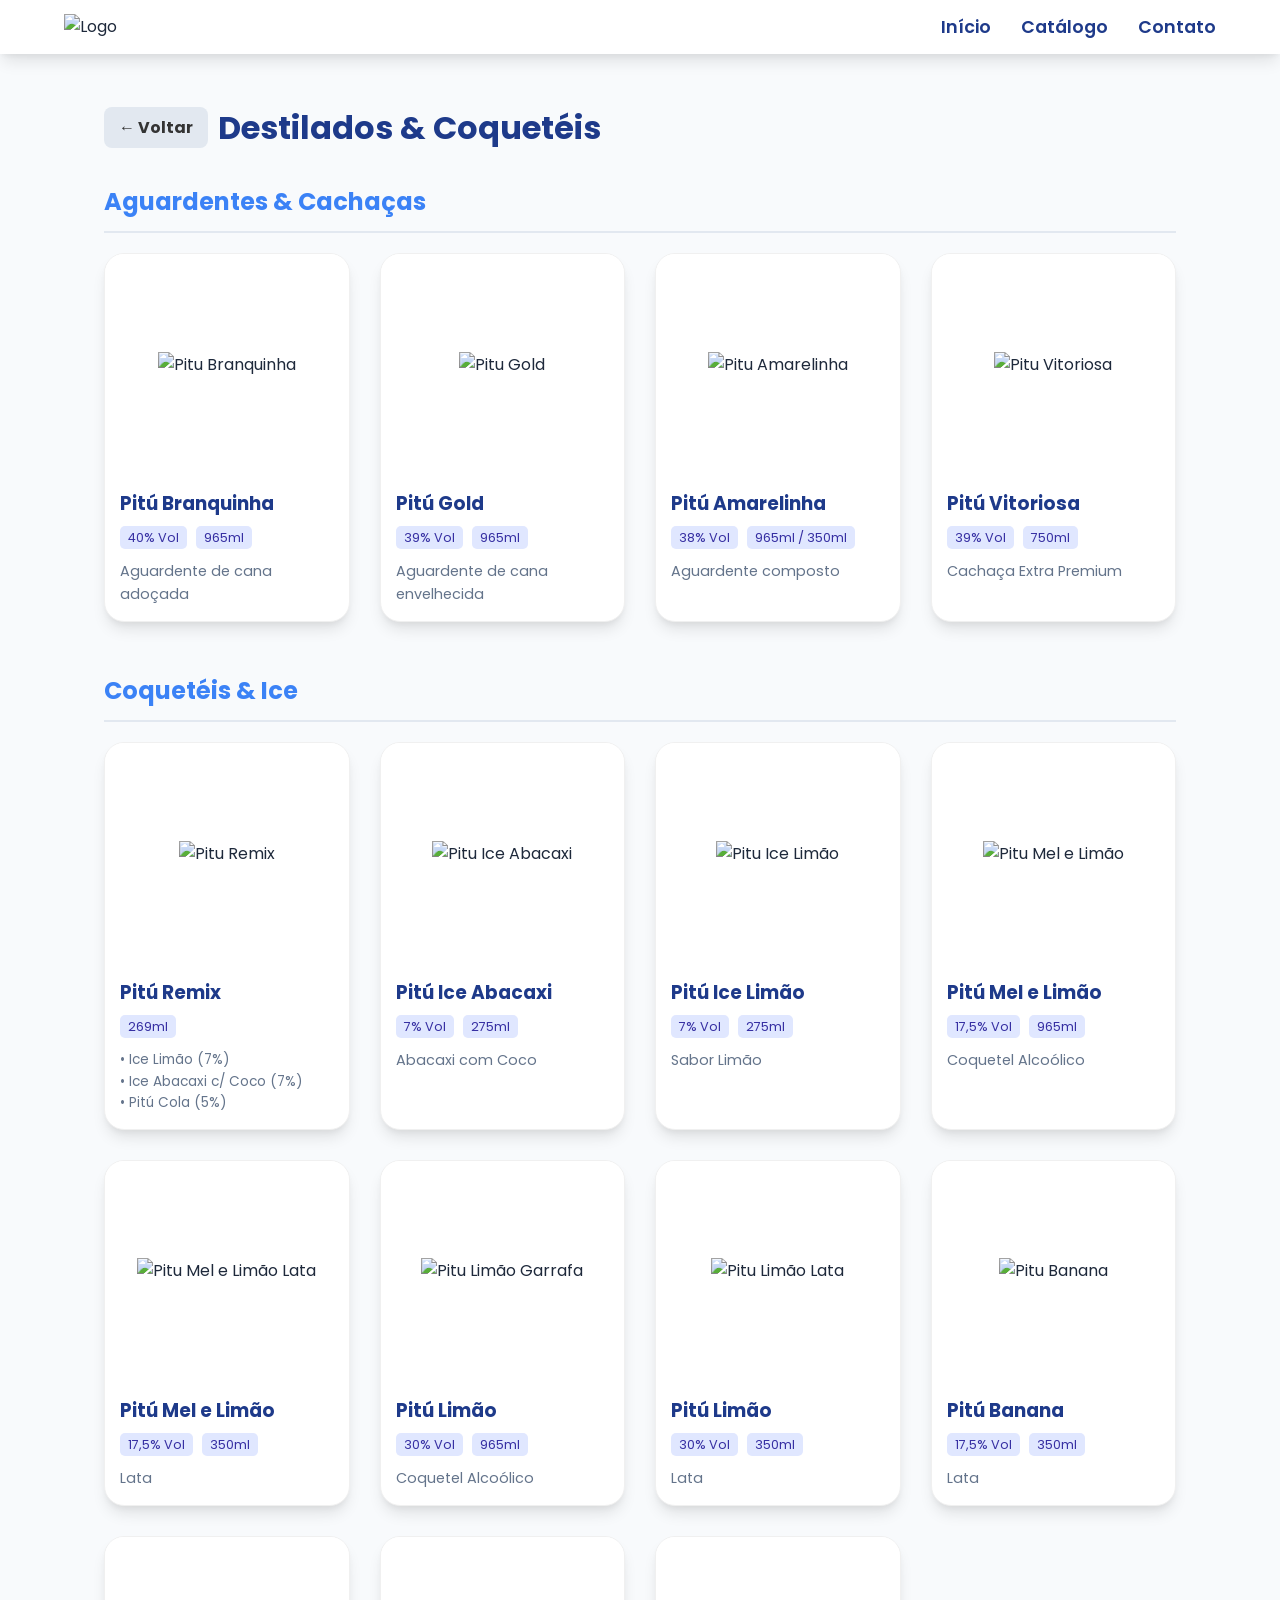
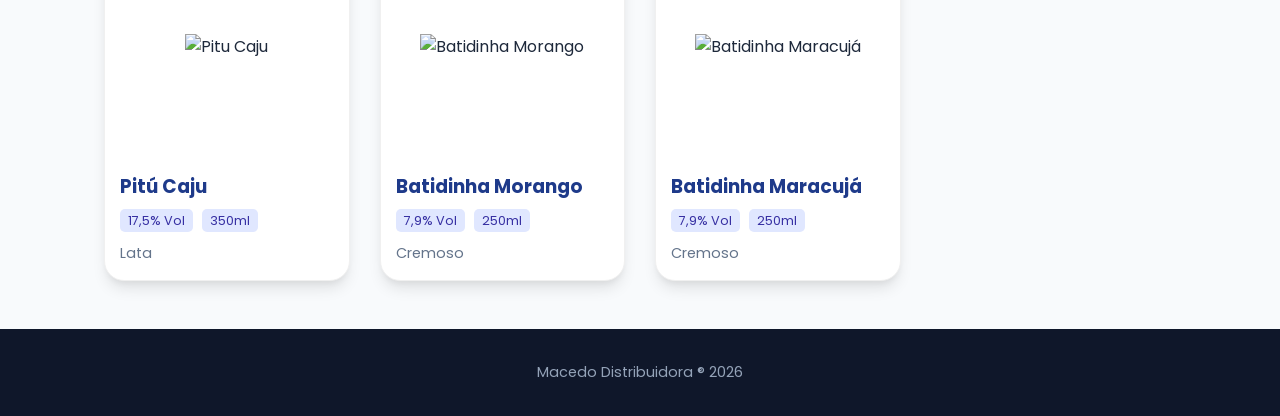
==== destilados.html @ f3b2a555 "Add files via upload" ====
<!DOCTYPE html>
<html lang="pt-br">
<head>
    <meta charset="UTF-8">
    <meta name="viewport" content="width=device-width, initial-scale=1.0">
    <title>Macedo | Destilados</title>
    <link rel="stylesheet" href="style.css">
</head>
<body>

    <header>
        <div class="logo-container">
            <img src="imagens/logo_macedo.png" alt="Logo">
        </div>
        <nav>
            <ul>
                <li><a href="index.html">Início</a></li>
                <li><a href="catalogo.html">Catálogo</a></li>
                <li><a href="contato.html">Contato</a></li>
            </ul>
        </nav>
    </header>

    <main>
        <div style="margin-bottom: 30px; display: flex; align-items: center; gap: 10px;">
            <a href="catalogo.html" style="text-decoration: none; background: #e2e8f0; padding: 8px 15px; border-radius: 8px; color: #333; font-weight: bold;">&larr; Voltar</a>
            <h1 style="color: var(--primary-blue); margin: 0;">Destilados & Coquetéis</h1>
        </div>

        <h2 style="color: var(--secondary-blue); margin: 30px 0 20px 0; border-bottom: 2px solid #e2e8f0; padding-bottom: 10px;">Aguardentes & Cachaças</h2>
        
        <div class="products-grid">
            
            <div class="product-card">
                <div class="product-img-container">
                    <img src="imagens/aguardente/pitu_branquinha.jpg" class="product-img" alt="Pitu Branquinha">
                </div>
                <div class="product-info">
                    <h3 class="product-name">Pitú Branquinha</h3>
                    <div style="margin-bottom: 10px;">
                        <span class="tag">40% Vol</span>
                        <span class="tag">965ml</span>
                    </div>
                    <p style="color: #64748b; font-size: 0.9rem;">Aguardente de cana adoçada</p>
                </div>
            </div>

            <div class="product-card">
                <div class="product-img-container">
                    <img src="imagens/aguardente/pitu_gold.jpg" class="product-img" alt="Pitu Gold">
                </div>
                <div class="product-info">
                    <h3 class="product-name">Pitú Gold</h3>
                    <div style="margin-bottom: 10px;">
                        <span class="tag">39% Vol</span>
                        <span class="tag">965ml</span>
                    </div>
                    <p style="color: #64748b; font-size: 0.9rem;">Aguardente de cana envelhecida</p>
                </div>
            </div>

            <div class="product-card">
                <div class="product-img-container">
                    <img src="imagens/aguardente/pitu_amarelinha.jpg" class="product-img" alt="Pitu Amarelinha">
                </div>
                <div class="product-info">
                    <h3 class="product-name">Pitú Amarelinha</h3>
                    <div style="margin-bottom: 10px;">
                        <span class="tag">38% Vol</span>
                        <span class="tag">965ml / 350ml</span>
                    </div>
                    <p style="color: #64748b; font-size: 0.9rem;">Aguardente composto</p>
                </div>
            </div>

            <div class="product-card">
                <div class="product-img-container">
                    <img src="imagens/aguardente/vitoriosa.jpg" class="product-img" alt="Pitu Vitoriosa">
                </div>
                <div class="product-info">
                    <h3 class="product-name">Pitú Vitoriosa</h3>
                    <div style="margin-bottom: 10px;">
                        <span class="tag">39% Vol</span>
                        <span class="tag">750ml</span>
                    </div>
                    <p style="color: #64748b; font-size: 0.9rem;">Cachaça Extra Premium</p>
                </div>
            </div>

        </div>

        <h2 style="color: var(--secondary-blue); margin: 50px 0 20px 0; border-bottom: 2px solid #e2e8f0; padding-bottom: 10px;">Coquetéis & Ice</h2>

        <div class="products-grid">

            <div class="product-card">
                <div class="product-img-container">
                    <img src="imagens/coquetel_alcoolico/pitu_remix.jpg" class="product-img" alt="Pitu Remix">
                </div>
                <div class="product-info">
                    <h3 class="product-name">Pitú Remix</h3>
                    <div style="margin-bottom: 10px;">
                        <span class="tag">269ml</span>
                    </div>
                    <p style="color: #64748b; font-size: 0.85rem;">
                        • Ice Limão (7%)<br>
                        • Ice Abacaxi c/ Coco (7%)<br>
                        • Pitú Cola (5%)
                    </p>
                </div>
            </div>

            <div class="product-card">
                <div class="product-img-container">
                    <img src="imagens/coquetel_alcoolico/pitu_ice_abacaxi.jpg" class="product-img" alt="Pitu Ice Abacaxi">
                </div>
                <div class="product-info">
                    <h3 class="product-name">Pitú Ice Abacaxi</h3>
                    <div style="margin-bottom: 10px;">
                        <span class="tag">7% Vol</span>
                        <span class="tag">275ml</span>
                    </div>
                    <p style="color: #64748b; font-size: 0.9rem;">Abacaxi com Coco</p>
                </div>
            </div>

            <div class="product-card">
                <div class="product-img-container">
                    <img src="imagens/coquetel_alcoolico/pitu_ice_limao.jpg" class="product-img" alt="Pitu Ice Limão">
                </div>
                <div class="product-info">
                    <h3 class="product-name">Pitú Ice Limão</h3>
                    <div style="margin-bottom: 10px;">
                        <span class="tag">7% Vol</span>
                        <span class="tag">275ml</span>
                    </div>
                    <p style="color: #64748b; font-size: 0.9rem;">Sabor Limão</p>
                </div>
            </div>

            <div class="product-card">
                <div class="product-img-container">
                    <img src="imagens/coquetel_alcoolico/Pitu_Mel_Limao.jpg" class="product-img" alt="Pitu Mel e Limão">
                </div>
                <div class="product-info">
                    <h3 class="product-name">Pitú Mel e Limão</h3>
                    <div style="margin-bottom: 10px;">
                        <span class="tag">17,5% Vol</span>
                        <span class="tag">965ml</span>
                    </div>
                    <p style="color: #64748b; font-size: 0.9rem;">Coquetel Alcoólico</p>
                </div>
            </div>

            <div class="product-card">
                <div class="product-img-container">
                    <img src="imagens/coquetel_alcoolico/pitu_mel_e_limao.png" class="product-img" alt="Pitu Mel e Limão Lata">
                </div>
                <div class="product-info">
                    <h3 class="product-name">Pitú Mel e Limão</h3>
                    <div style="margin-bottom: 10px;">
                        <span class="tag">17,5% Vol</span>
                        <span class="tag">350ml</span>
                    </div>
                    <p style="color: #64748b; font-size: 0.9rem;">Lata</p>
                </div>
            </div>

            <div class="product-card">
                <div class="product-img-container">
                    <img src="imagens/coquetel_alcoolico/pitu_limao_garrafa.jpg" class="product-img" alt="Pitu Limão Garrafa">
                </div>
                <div class="product-info">
                    <h3 class="product-name">Pitú Limão</h3>
                    <div style="margin-bottom: 10px;">
                        <span class="tag">30% Vol</span>
                        <span class="tag">965ml</span>
                    </div>
                    <p style="color: #64748b; font-size: 0.9rem;">Coquetel Alcoólico</p>
                </div>
            </div>

            <div class="product-card">
                <div class="product-img-container">
                    <img src="imagens/coquetel_alcoolico/pitu_limao.png" class="product-img" alt="Pitu Limão Lata">
                </div>
                <div class="product-info">
                    <h3 class="product-name">Pitú Limão</h3>
                    <div style="margin-bottom: 10px;">
                        <span class="tag">30% Vol</span>
                        <span class="tag">350ml</span>
                    </div>
                    <p style="color: #64748b; font-size: 0.9rem;">Lata</p>
                </div>
            </div>

            <div class="product-card">
                <div class="product-img-container">
                    <img src="imagens/coquetel_alcoolico/pitu_banana_lata.jpg" class="product-img" alt="Pitu Banana">
                </div>
                <div class="product-info">
                    <h3 class="product-name">Pitú Banana</h3>
                    <div style="margin-bottom: 10px;">
                        <span class="tag">17,5% Vol</span>
                        <span class="tag">350ml</span>
                    </div>
                    <p style="color: #64748b; font-size: 0.9rem;">Lata</p>
                </div>
            </div>

             <div class="product-card">
                <div class="product-img-container">
                    <img src="imagens/coquetel_alcoolico/pitu_caju_lata.jpg" class="product-img" alt="Pitu Caju">
                </div>
                <div class="product-info">
                    <h3 class="product-name">Pitú Caju</h3>
                    <div style="margin-bottom: 10px;">
                        <span class="tag">17,5% Vol</span>
                        <span class="tag">350ml</span>
                    </div>
                    <p style="color: #64748b; font-size: 0.9rem;">Lata</p>
                </div>
            </div>

            <div class="product-card">
                <div class="product-img-container">
                    <img src="imagens/coquetel_alcoolico/pitu_batidinha_morango.jpg" class="product-img" alt="Batidinha Morango">
                </div>
                <div class="product-info">
                    <h3 class="product-name">Batidinha Morango</h3>
                    <div style="margin-bottom: 10px;">
                        <span class="tag">7,9% Vol</span>
                        <span class="tag">250ml</span>
                    </div>
                    <p style="color: #64748b; font-size: 0.9rem;">Cremoso</p>
                </div>
            </div>

            <div class="product-card">
                <div class="product-img-container">
                    <img src="imagens/coquetel_alcoolico/pitu_batidinha_maracuja.jpg" class="product-img" alt="Batidinha Maracujá">
                </div>
                <div class="product-info">
                    <h3 class="product-name">Batidinha Maracujá</h3>
                    <div style="margin-bottom: 10px;">
                        <span class="tag">7,9% Vol</span>
                        <span class="tag">250ml</span>
                    </div>
                    <p style="color: #64748b; font-size: 0.9rem;">Cremoso</p>
                </div>
            </div>

        </div>
    </main>

    <footer>
        <p>Macedo Distribuidora ® 2026</p>
    </footer>

</body>
</html>
---- style.css ----
@import url('https://fonts.googleapis.com/css2?family=Poppins:wght@300;400;600;700&display=swap');

:root {
    --primary-blue: #1e3a8a;
    --secondary-blue: #3b82f6;
    --dark-bg: #0f172a;
    --light-bg: #f8fafc;
    --text-main: #1e293b;
    --text-light: #f1f5f9;
    --shadow: 0 10px 15px -3px rgba(0, 0, 0, 0.1), 0 4px 6px -2px rgba(0, 0, 0, 0.05);
}

* { margin: 0; padding: 0; box-sizing: border-box; }

body {
    font-family: 'Poppins', sans-serif;
    background-color: var(--light-bg);
    color: var(--text-main);
    line-height: 1.6;
    display: flex;
    flex-direction: column;
    min-height: 100vh;
}

/* --- Cabeçalho --- */
header {
    background-color: rgba(255, 255, 255, 0.95);
    backdrop-filter: blur(10px);
    box-shadow: var(--shadow);
    padding: 0.8rem 5%;
    display: flex;
    justify-content: space-between;
    align-items: center;
    position: sticky;
    top: 0;
    z-index: 1000;
    transition: all 0.3s ease;
}

.logo-container img {
    height: 90px;
    width: auto;
    transition: transform 0.3s;
}
.logo-container img:hover { transform: scale(1.05); }

nav ul {
    list-style: none;
    display: flex;
    gap: 30px;
}

nav a {
    text-decoration: none;
    color: var(--primary-blue);
    font-weight: 600;
    font-size: 1.1rem;
    position: relative;
    padding-bottom: 5px;
}

nav a::after {
    content: '';
    position: absolute;
    width: 0;
    height: 3px;
    bottom: 0;
    left: 0;
    background-color: var(--secondary-blue);
    transition: width 0.3s;
}
nav a:hover::after { width: 100%; }

/* --- Conteúdo Principal --- */
main {
    flex: 1;
    padding: 3rem 5%;
    max-width: 1200px;
    margin: 0 auto;
    width: 100%;
}

h1 { color: var(--primary-blue); margin-bottom: 0.5rem; }

/* Classe para espaçamento no catálogo */
.page-subtitle {
    margin-bottom: 3rem;
    color: #64748b;
    font-size: 1.1rem;
}

/* --- Hero Section (Banner Inicial) --- */
.hero {
    background: linear-gradient(135deg, #0f172a 0%, #1e3a8a 100%);
    color: var(--text-light);
    padding: 4rem 2rem;
    border-radius: 20px;
    text-align: center;
    margin-bottom: 3rem;
    box-shadow: 0 20px 25px -5px rgba(0, 0, 0, 0.1);
    /* Estes dois são cruciais para o círculo não vazar */
    position: relative;
    overflow: hidden;
}

/* O CÓDIGO DO CÍRCULO DE VOLTA AQUI */
.hero::before {
    content: '';
    position: absolute;
    top: -50%;
    left: -10%;
    width: 300px;
    height: 300px;
    background: rgba(255, 255, 255, 0.08); /* Um pouco mais sutil */
    border-radius: 50%;
    pointer-events: none; /* Garante que não atrapalhe cliques */
}

.hero h1 { color: #fff; font-size: 2.5rem; position: relative; z-index: 2; }
.hero p { position: relative; z-index: 2; }

/* --- Features (Institucional) --- */
.features {
    display: flex;
    gap: 30px;
    flex-wrap: wrap;
    margin-top: 3rem;
}

.feature-box {
    background: white;
    padding: 2rem;
    border-radius: 15px;
    box-shadow: var(--shadow);
    flex: 1;
    min-width: 280px;
    text-align: center;
    border-top: 5px solid var(--secondary-blue);
}

/* --- Contato --- */
.contact-wrapper {
    max-width: 700px;
    margin: 0 auto;
    text-align: center;
    display: flex;
    flex-direction: column;
    align-items: center;
    gap: 40px;
}

.btn-whatsapp {
    background: linear-gradient(90deg, #25D366, #128C7E);
    color: white;
    padding: 15px 30px;
    border-radius: 50px;
    text-decoration: none;
    font-weight: bold;
    font-size: 1.2rem;
    display: inline-flex;
    align-items: center;
    justify-content: center;
    gap: 10px;
    box-shadow: 0 10px 20px rgba(37, 211, 102, 0.3);
    transition: all 0.3s;
    text-align: center;
}

.btn-whatsapp:hover { transform: scale(1.05); }

.info-card {
    background: white;
    padding: 2rem;
    border-radius: 20px;
    box-shadow: var(--shadow);
    width: 100%;
    border: 1px solid #e2e8f0;
}

/* --- Catálogo --- */
.category-grid {
    display: grid;
    grid-template-columns: repeat(auto-fit, minmax(220px, 1fr));
    gap: 25px;
}

.category-btn {
    background: white;
    color: var(--primary-blue);
    padding: 2rem;
    text-align: center;
    text-decoration: none;
    font-weight: 700;
    border-radius: 15px;
    box-shadow: var(--shadow);
    transition: all 0.3s;
    font-size: 1.2rem;
    display: flex;
    flex-direction: column;
    align-items: center;
    gap: 15px;
}

.category-btn:hover {
    background: var(--primary-blue);
    color: white;
    transform: translateY(-5px);
}

/* --- Produtos --- */
.products-grid {
    display: grid;
    grid-template-columns: repeat(4, 1fr);
    gap: 30px;
}

.product-card {
    background: white;
    border-radius: 20px;
    overflow: hidden;
    box-shadow: var(--shadow);
    position: relative;
    border: 1px solid #f0f0f0;
}

.maker-logo {
    position: absolute;
    top: 15px;
    right: 15px;
    width: 40px;
    height: 40px;
    background: white;
    border-radius: 50%;
    padding: 5px;
    object-fit: contain;
    box-shadow: 0 2px 5px rgba(0,0,0,0.1);
}

.product-img-container {
    height: 220px;
    background: #fff;
    display: flex;
    align-items: center;
    justify-content: center;
    padding: 15px;
}

.product-img { max-height: 100%; max-width: 100%; object-fit: contain; }
.product-info { padding: 15px; }
.product-name { color: var(--primary-blue); font-weight: 700; margin-bottom: 5px; }
.tag { background: #e0e7ff; color: #3730a3; padding: 3px 8px; border-radius: 5px; font-size: 0.8rem; margin-right: 5px; }

/* --- Rodapé --- */
footer {
    background-color: var(--dark-bg);
    color: #94a3b8;
    text-align: center;
    padding: 2rem;
    margin-top: auto;
    font-size: 0.9rem;
}

/* =========================================
   RESPONSIVIDADE (MOBILE)
   ========================================= */
@media (max-width: 768px) {
    
    header {
        flex-direction: column;
        gap: 15px;
        padding: 1rem;
    }

    .logo-container img { height: 70px; }

    nav ul {
        flex-wrap: wrap;
        justify-content: center;
        gap: 15px;
    }

    nav a {
        font-size: 1rem;
        padding: 5px 10px;
        background-color: #f1f5f9;
        border-radius: 8px;
    }

    main { padding: 2rem 5%; }
    
    .hero { padding: 2rem 1.5rem; }
    .hero h1 { font-size: 1.8rem; }

    .contact-wrapper { width: 100%; }
    
    .btn-whatsapp {
        width: 100%;
        font-size: 1rem;
        padding: 15px;
        flex-direction: column;
    }

    .info-card { padding: 1.5rem; }

    .products-grid { grid-template-columns: 1fr; }
    
    @media (min-width: 480px) and (max-width: 768px) {
        .products-grid { grid-template-columns: repeat(2, 1fr); }
    }
}
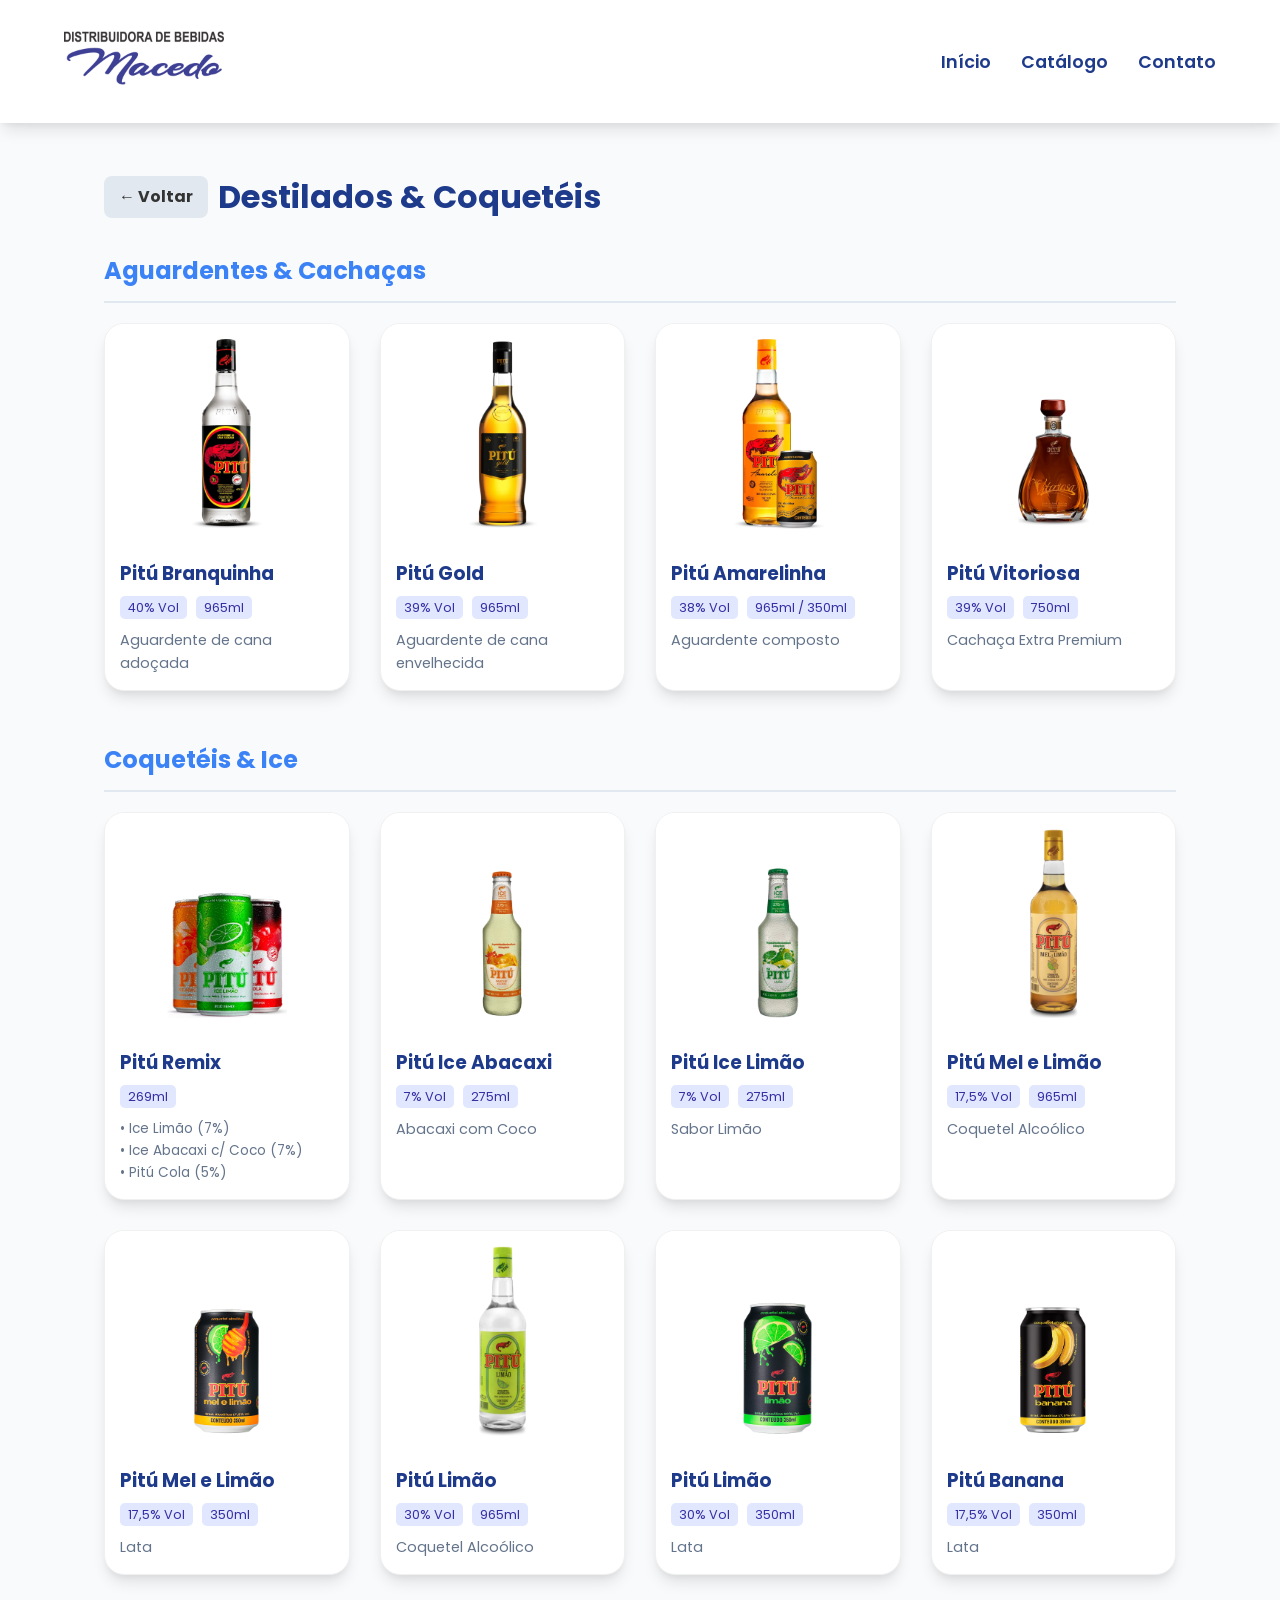
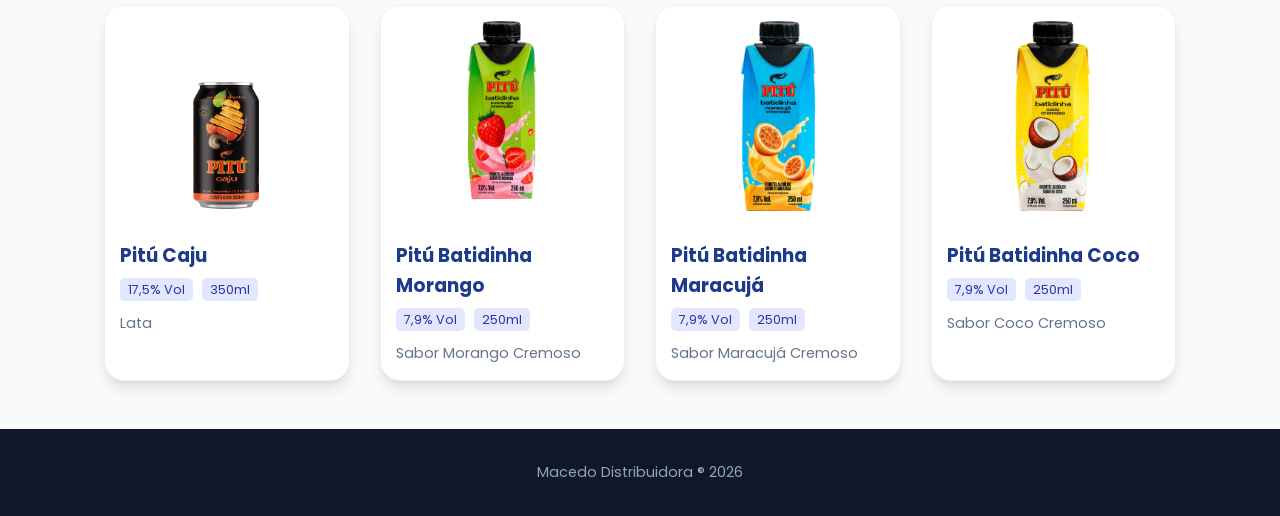
==== commit e6e64acf: "Add files via upload" ====
--- a/destilados.html
+++ b/destilados.html
@@ -227,12 +227,12 @@
                     <img src="imagens/coquetel_alcoolico/pitu_batidinha_morango.jpg" class="product-img" alt="Batidinha Morango">
                 </div>
                 <div class="product-info">
-                    <h3 class="product-name">Batidinha Morango</h3>
+                    <h3 class="product-name">Pitú Batidinha Morango</h3>
                     <div style="margin-bottom: 10px;">
                         <span class="tag">7,9% Vol</span>
                         <span class="tag">250ml</span>
                     </div>
-                    <p style="color: #64748b; font-size: 0.9rem;">Cremoso</p>
+                    <p style="color: #64748b; font-size: 0.9rem;">Sabor Morango Cremoso</p>
                 </div>
             </div>
 
@@ -241,12 +241,26 @@
                     <img src="imagens/coquetel_alcoolico/pitu_batidinha_maracuja.jpg" class="product-img" alt="Batidinha Maracujá">
                 </div>
                 <div class="product-info">
-                    <h3 class="product-name">Batidinha Maracujá</h3>
+                    <h3 class="product-name">Pitú Batidinha Maracujá</h3>
                     <div style="margin-bottom: 10px;">
                         <span class="tag">7,9% Vol</span>
                         <span class="tag">250ml</span>
                     </div>
-                    <p style="color: #64748b; font-size: 0.9rem;">Cremoso</p>
+                    <p style="color: #64748b; font-size: 0.9rem;">Sabor Maracujá Cremoso</p>
+                </div>
+            </div>
+
+            <div class="product-card">
+                <div class="product-img-container">
+                    <img src="imagens/coquetel_alcoolico/pitu_batidinha_coco.jpg" class="product-img" alt="Pitu Batidinha Coco">
+                </div>
+                <div class="product-info">
+                    <h3 class="product-name">Pitú Batidinha Coco</h3>
+                    <div style="margin-bottom: 10px;">
+                        <span class="tag">7,9% Vol</span>
+                        <span class="tag">250ml</span>
+                    </div>
+                    <p style="color: #64748b; font-size: 0.9rem;">Sabor Coco Cremoso</p>
                 </div>
             </div>
 
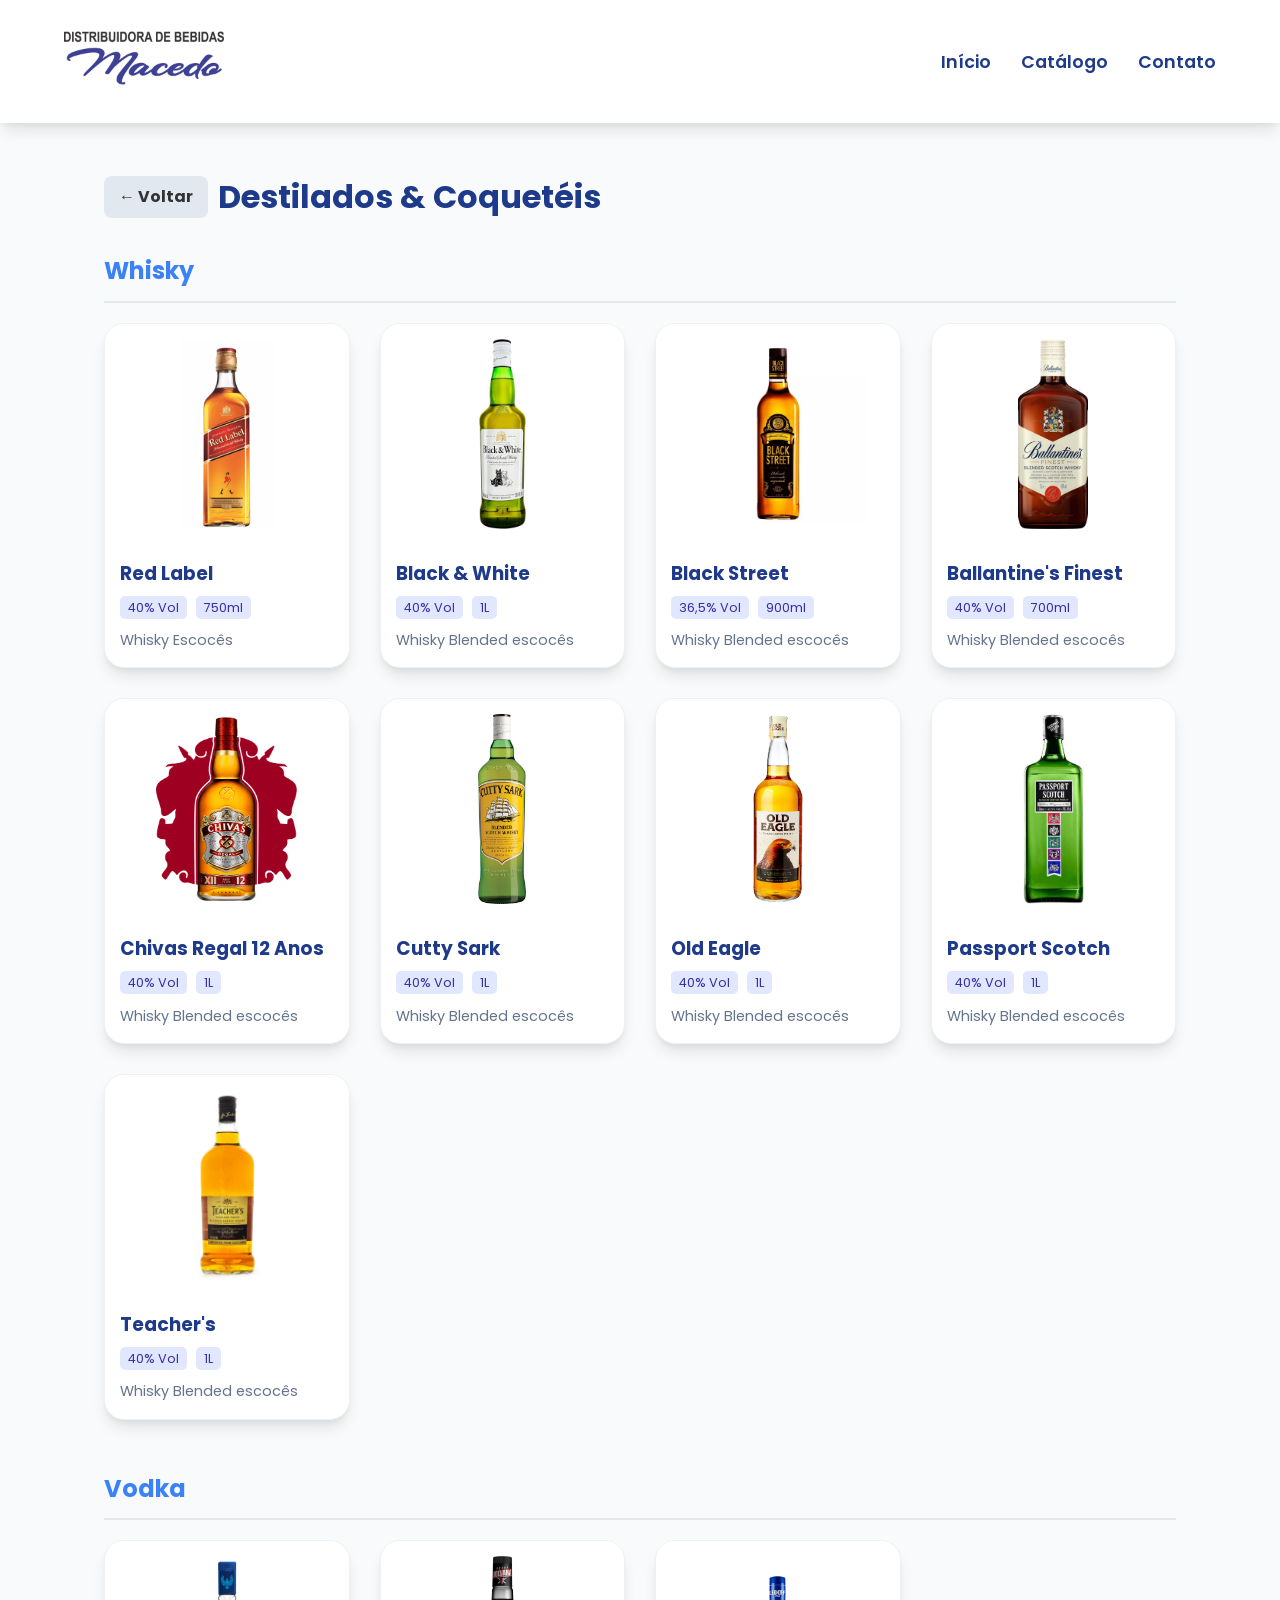
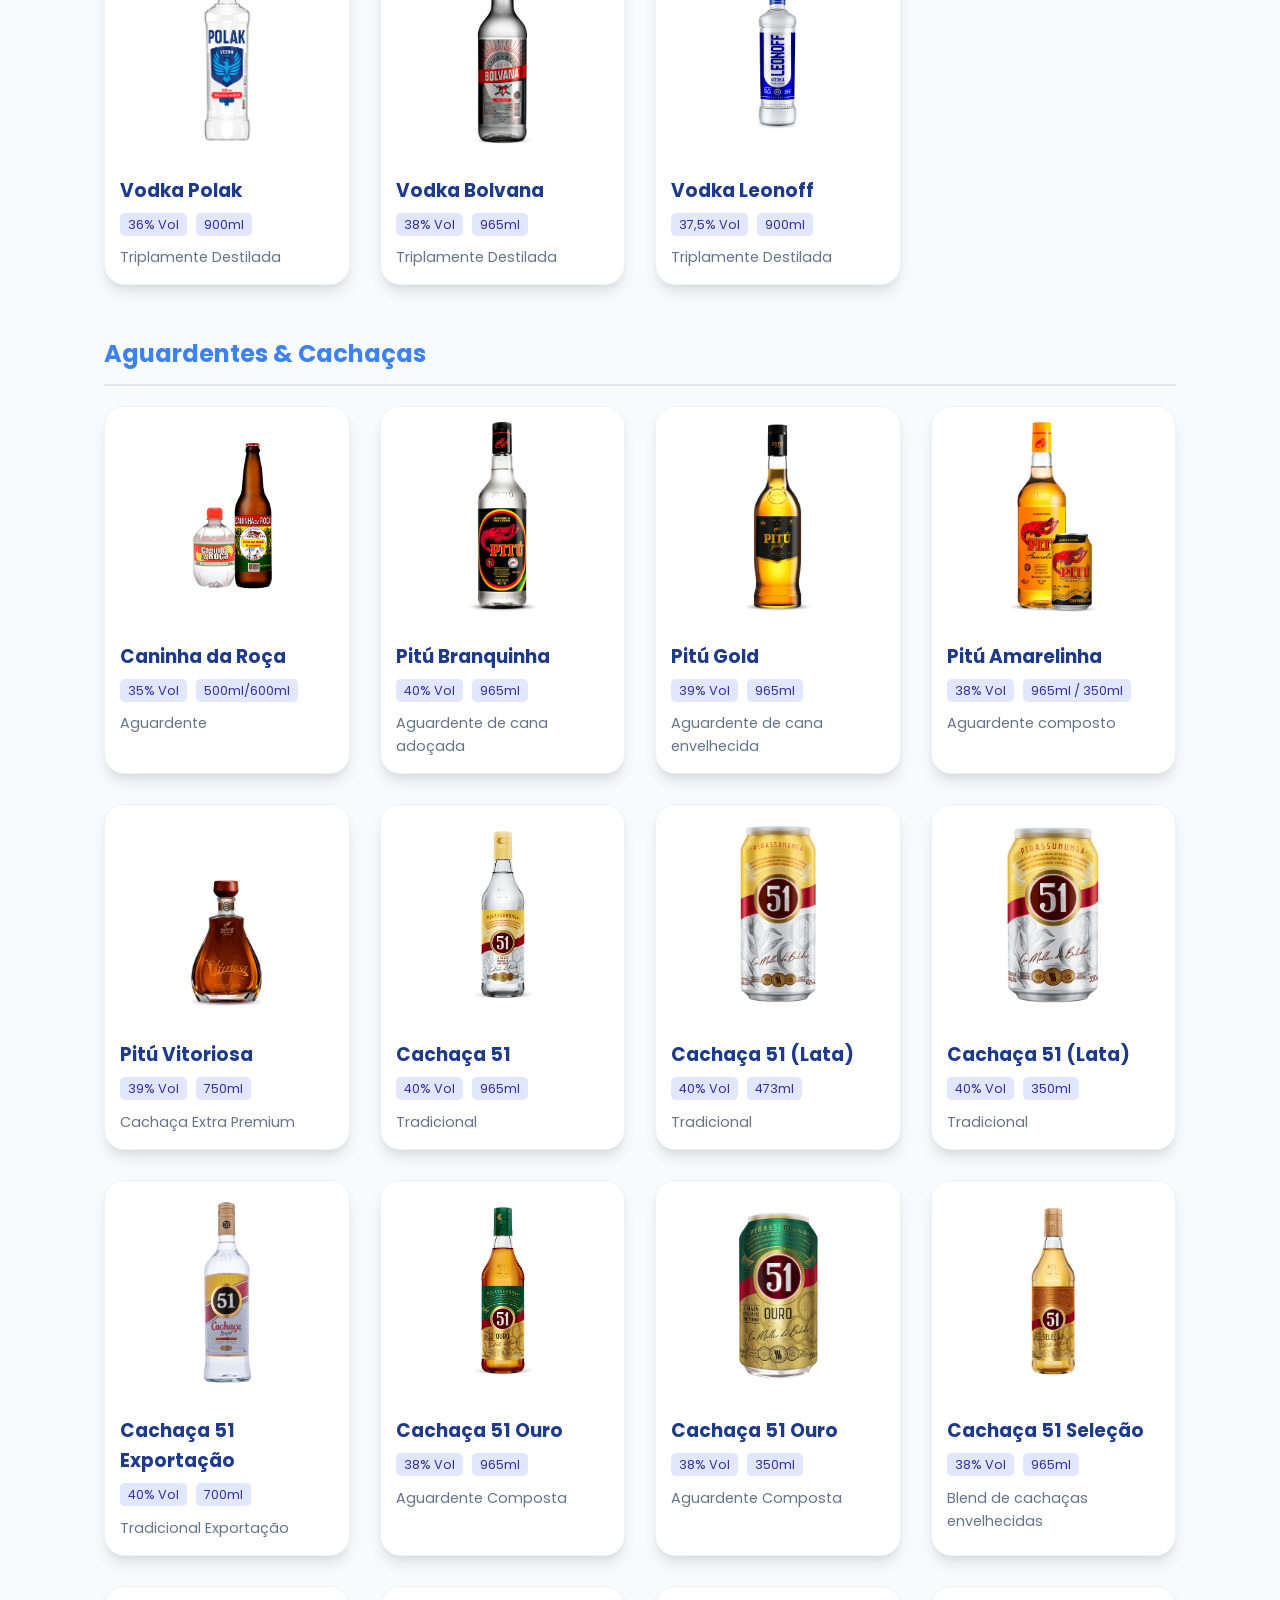
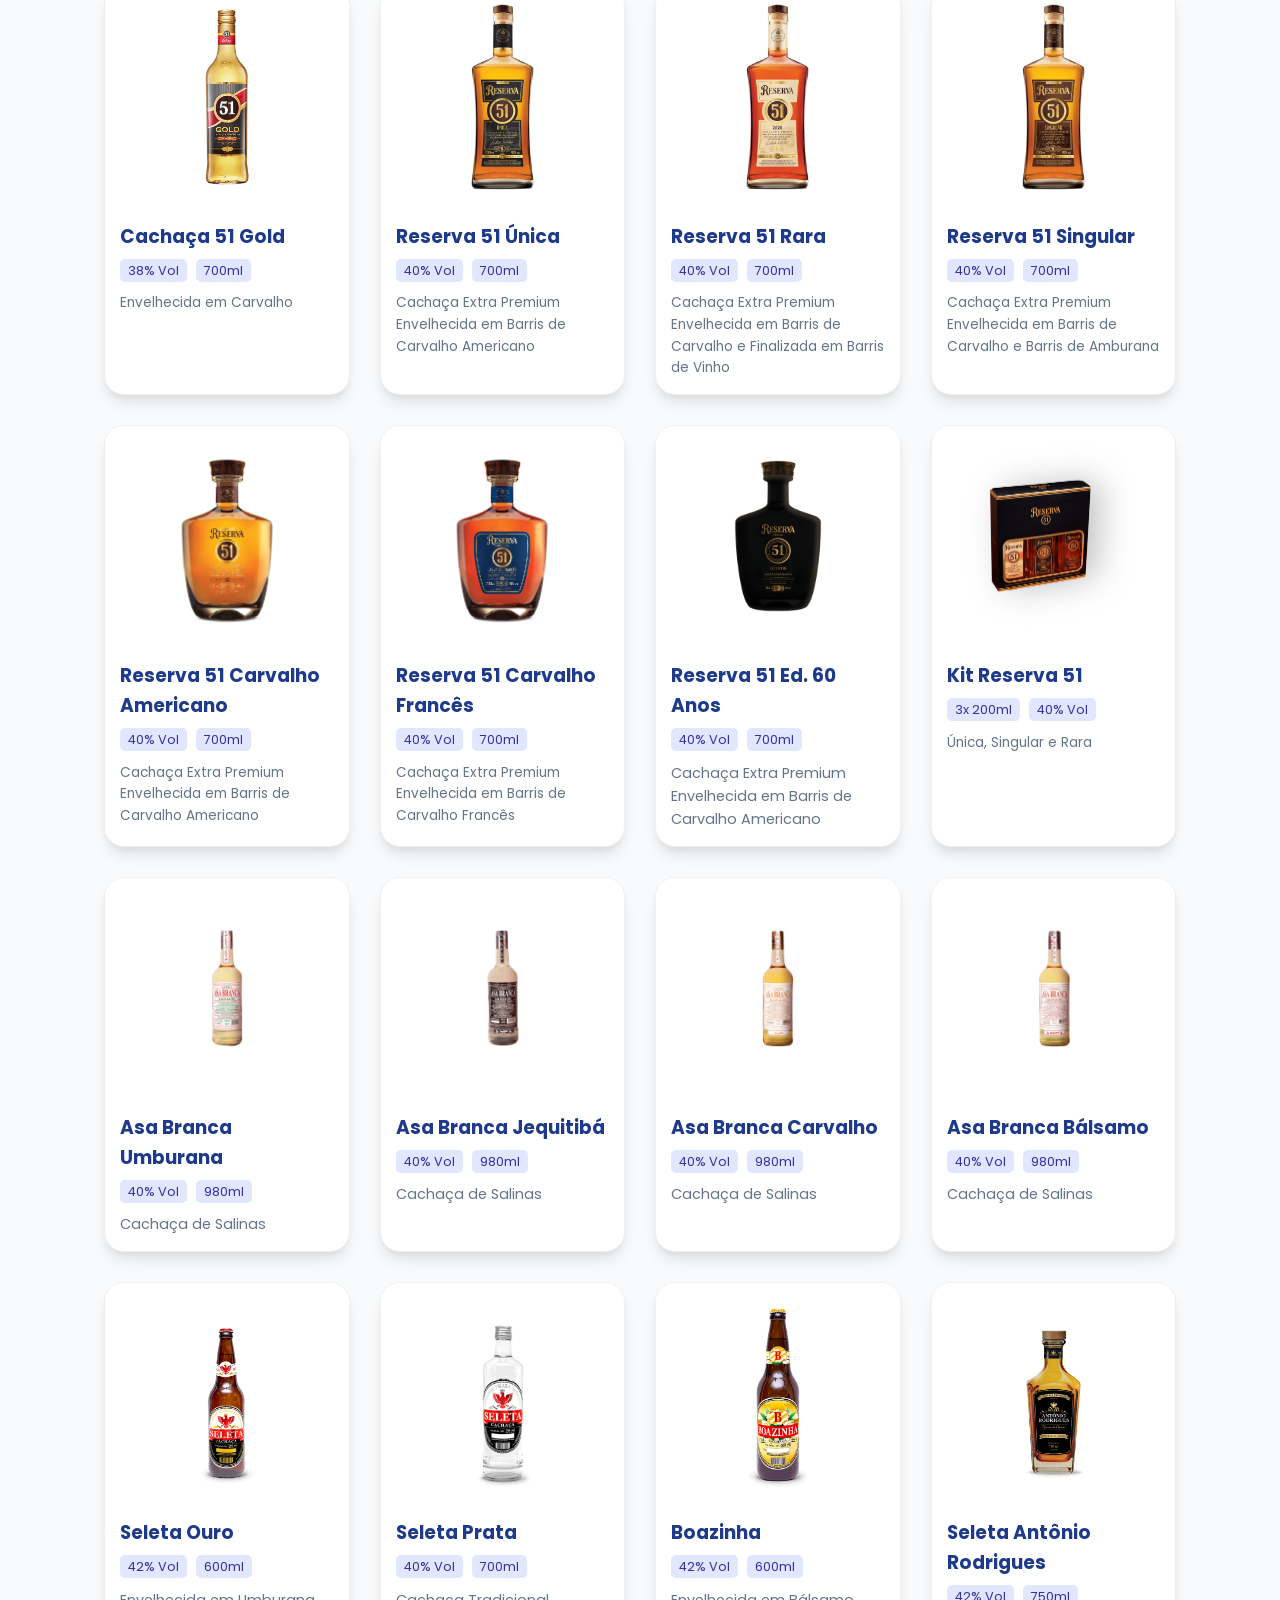
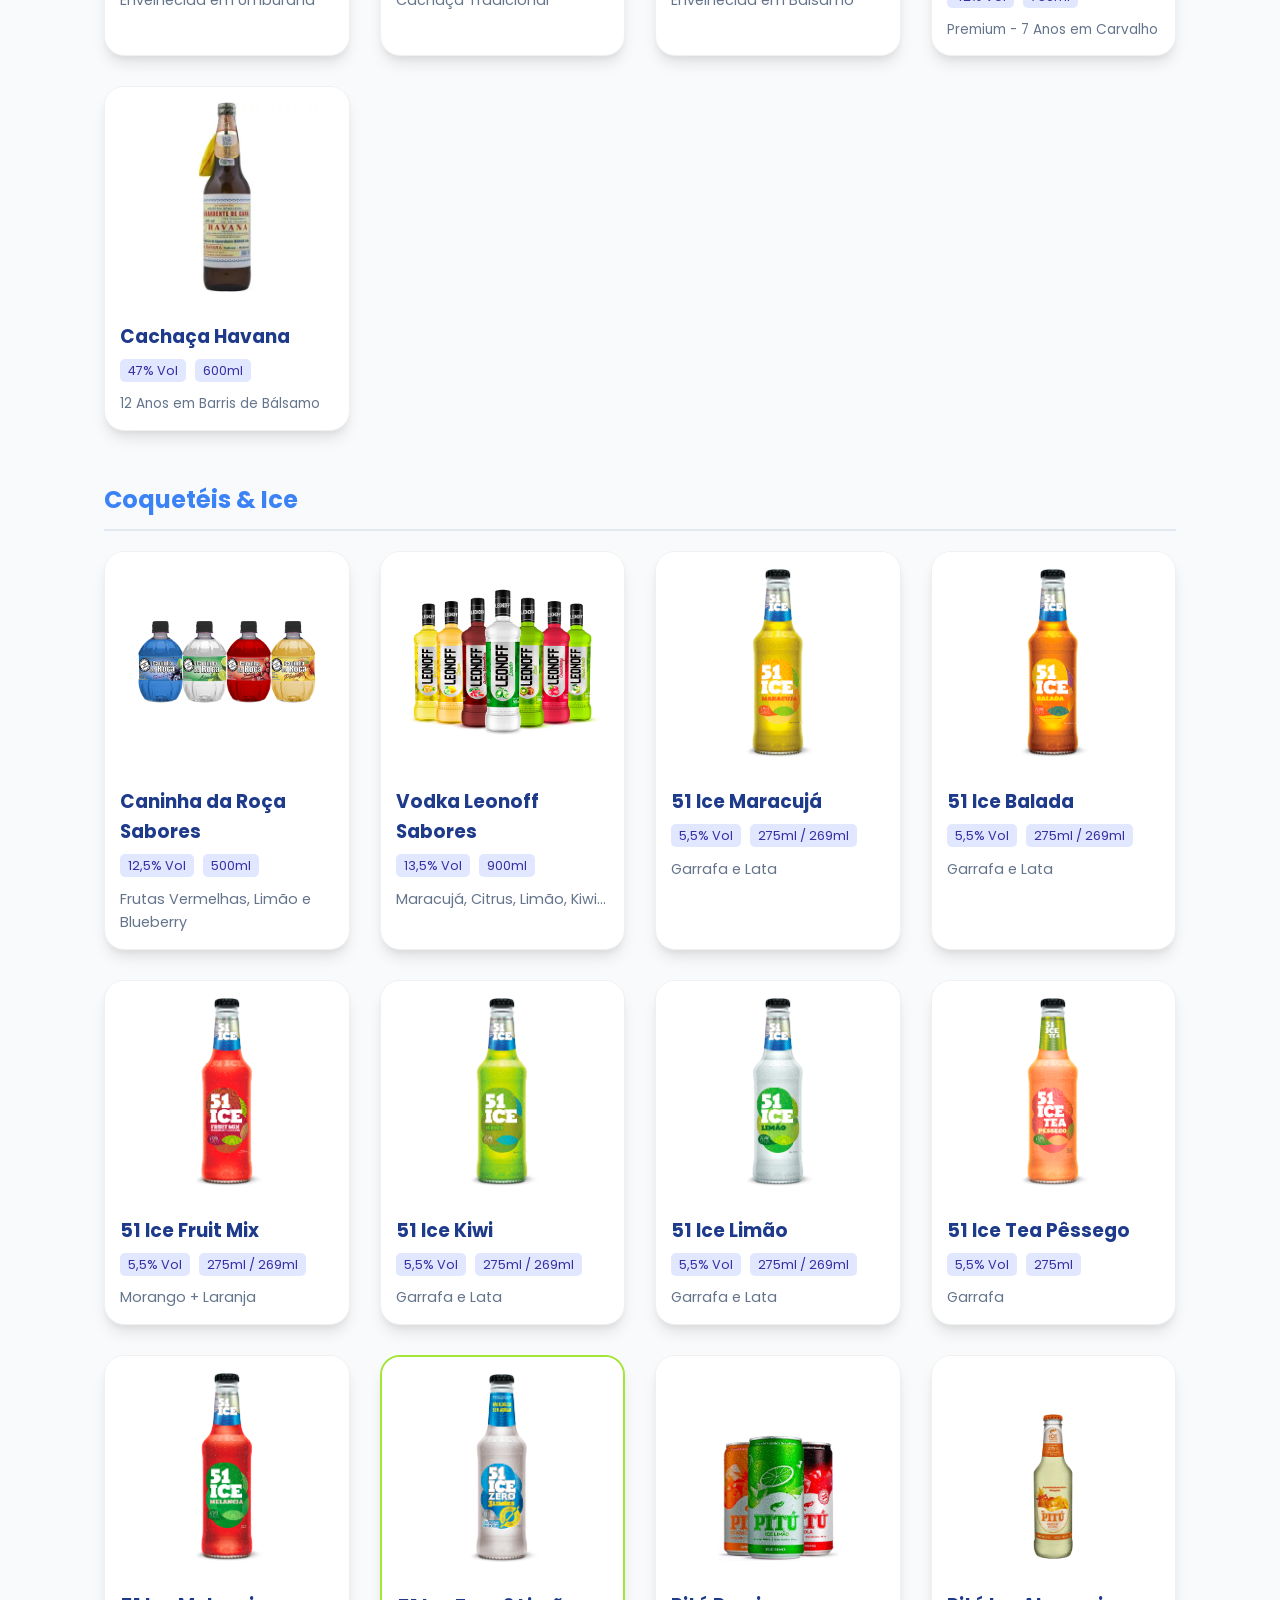
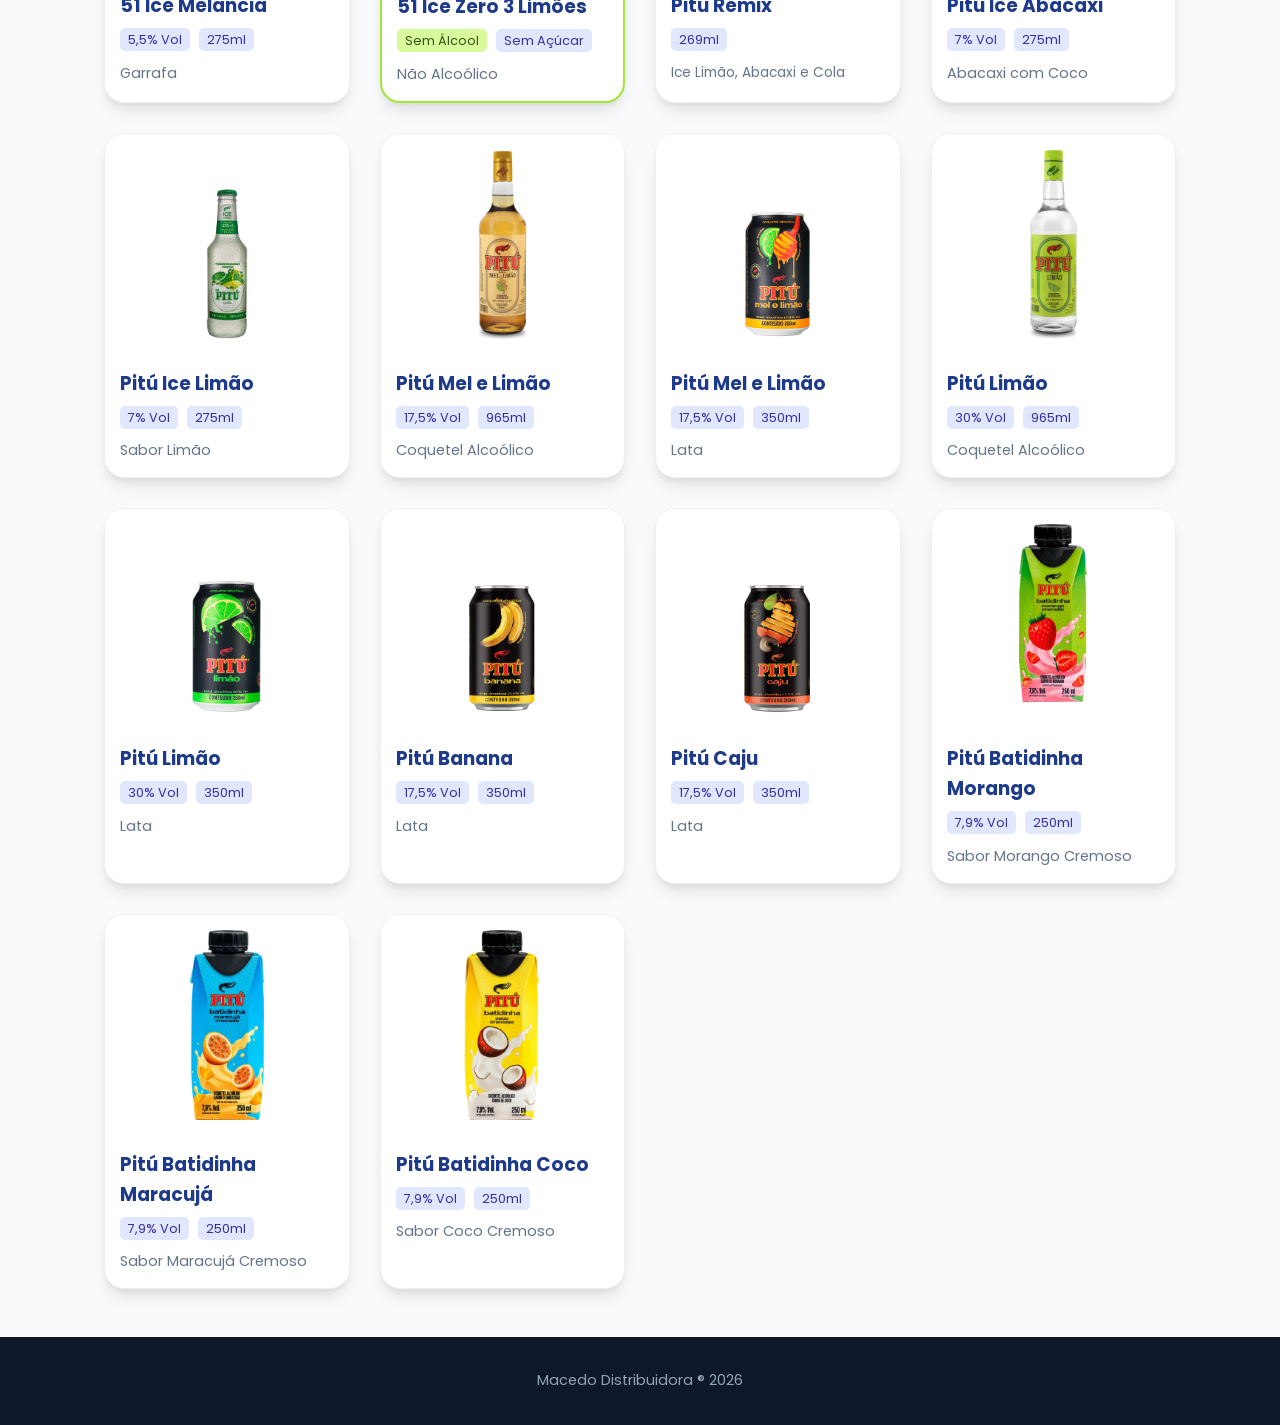
==== commit e5c82d8c: "Add files via upload" ====
--- a/destilados.html
+++ b/destilados.html
@@ -27,12 +27,204 @@
             <h1 style="color: var(--primary-blue); margin: 0;">Destilados & Coquetéis</h1>
         </div>
 
-        <h2 style="color: var(--secondary-blue); margin: 30px 0 20px 0; border-bottom: 2px solid #e2e8f0; padding-bottom: 10px;">Aguardentes & Cachaças</h2>
+        <h2 style="color: var(--secondary-blue); margin: 30px 0 20px 0; border-bottom: 2px solid #e2e8f0; padding-bottom: 10px;">Whisky</h2>
+
+        <div class="products-grid">
+            <div class="product-card">
+                <div class="product-img-container">
+                    <img src="imagens/whisky/red_label.jpg" class="product-img" alt="Red Label">
+                </div>
+                <div class="product-info">
+                    <h3 class="product-name">Red Label</h3>
+                    <div style="margin-bottom: 10px;">
+                        <span class="tag">40% Vol</span>
+                        <span class="tag">750ml</span>
+                    </div>
+                    <p style="color: #64748b; font-size: 0.9rem;">Whisky Escocês</p>
+                </div>
+            </div>
+
+            <div class="product-card">
+                <div class="product-img-container">
+                    <img src="imagens/whisky/black_white.jpg" class="product-img" alt="Black & White">
+                </div>
+                <div class="product-info">
+                    <h3 class="product-name">Black & White</h3>
+                    <div style="margin-bottom: 10px;">
+                        <span class="tag">40% Vol</span>
+                        <span class="tag">1L</span>
+                    </div>
+                    <p style="color: #64748b; font-size: 0.9rem;">Whisky Blended escocês</p>
+                </div>
+            </div>
+
+            <div class="product-card">
+                <div class="product-img-container">
+                    <img src="imagens/whisky/black_street.jpg" class="product-img" alt="Black Street">
+                </div>
+                <div class="product-info">
+                    <h3 class="product-name">Black Street</h3>
+                    <div style="margin-bottom: 10px;">
+                        <span class="tag">36,5% Vol</span>
+                        <span class="tag">900ml</span>
+                    </div>
+                    <p style="color: #64748b; font-size: 0.9rem;">Whisky Blended escocês</p>
+                </div>
+            </div>
+
+            <div class="product-card">
+                <div class="product-img-container">
+                    <img src="imagens/whisky/ballantines_finest.jpg" class="product-img" alt="Ballantine's Finest">
+                </div>
+                <div class="product-info">
+                    <h3 class="product-name">Ballantine's Finest</h3>
+                    <div style="margin-bottom: 10px;">
+                        <span class="tag">40% Vol</span>
+                        <span class="tag">700ml</span>
+                    </div>
+                    <p style="color: #64748b; font-size: 0.9rem;">Whisky Blended escocês</p>
+                </div>
+            </div>
+
+            <div class="product-card">
+                <div class="product-img-container">
+                    <img src="imagens/whisky/chivas.jpg" class="product-img" alt="Chivas Regal 12 Anos">
+                </div>
+                <div class="product-info">
+                    <h3 class="product-name">Chivas Regal 12 Anos</h3>
+                    <div style="margin-bottom: 10px;">
+                        <span class="tag">40% Vol</span>
+                        <span class="tag">1L</span>
+                    </div>
+                    <p style="color: #64748b; font-size: 0.9rem;">Whisky Blended escocês</p>
+                </div>
+            </div>
+
+            <div class="product-card">
+                <div class="product-img-container">
+                    <img src="imagens/whisky/cutty_sark.jpg" class="product-img" alt="Cutty Sark">
+                </div>
+                <div class="product-info">
+                    <h3 class="product-name">Cutty Sark</h3>
+                    <div style="margin-bottom: 10px;">
+                        <span class="tag">40% Vol</span>
+                        <span class="tag">1L</span>
+                    </div>
+                    <p style="color: #64748b; font-size: 0.9rem;">Whisky Blended escocês</p>
+                </div>
+            </div>
+
+            <div class="product-card">
+                <div class="product-img-container">
+                    <img src="imagens/whisky/old_eagle.jpg" class="product-img" alt="Old Eagle">
+                </div>
+                <div class="product-info">
+                    <h3 class="product-name">Old Eagle</h3>
+                    <div style="margin-bottom: 10px;">
+                        <span class="tag">40% Vol</span>
+                        <span class="tag">1L</span>
+                    </div>
+                    <p style="color: #64748b; font-size: 0.9rem;">Whisky Blended escocês</p>
+                </div>
+            </div>
+
+            <div class="product-card">
+                <div class="product-img-container">
+                    <img src="imagens/whisky/passport_scotch.jpg" class="product-img" alt="Passport Scotch">
+                </div>
+                <div class="product-info">
+                    <h3 class="product-name">Passport Scotch</h3>
+                    <div style="margin-bottom: 10px;">
+                        <span class="tag">40% Vol</span>
+                        <span class="tag">1L</span>
+                    </div>
+                    <p style="color: #64748b; font-size: 0.9rem;">Whisky Blended escocês</p>
+                </div>
+            </div>
+
+            <div class="product-card">
+                <div class="product-img-container">
+                    <img src="imagens/whisky/teachers.jpg" class="product-img" alt="Teacher's">
+                </div>
+                <div class="product-info">
+                    <h3 class="product-name">Teacher's</h3>
+                    <div style="margin-bottom: 10px;">
+                        <span class="tag">40% Vol</span>
+                        <span class="tag">1L</span> 
+                    </div>
+                    <p style="color: #64748b; font-size: 0.9rem;">Whisky Blended escocês</p>
+                </div>
+            </div>
+        </div>
+
+        <h2 style="color: var(--secondary-blue); margin: 50px 0 20px 0; border-bottom: 2px solid #e2e8f0; padding-bottom: 10px;">Vodka</h2>
         
         <div class="products-grid">
             
             <div class="product-card">
                 <div class="product-img-container">
+                    <img src="imagens/vodka/vodka_polak.png" class="product-img" alt="Vodka Polak">
+                </div>
+                <div class="product-info">
+                    <h3 class="product-name">Vodka Polak</h3>
+                    <div style="margin-bottom: 10px;">
+                        <span class="tag">36% Vol</span>
+                        <span class="tag">900ml</span>
+                    </div>
+                    <p style="color: #64748b; font-size: 0.9rem;">Triplamente Destilada</p>
+                </div>
+            </div>
+
+            <div class="product-card">
+                <div class="product-img-container">
+                    <img src="imagens/vodka/vodka_bolvana.png" class="product-img" alt="Vodka Bolvana">
+                </div>
+                <div class="product-info">
+                    <h3 class="product-name">Vodka Bolvana</h3>
+                    <div style="margin-bottom: 10px;">
+                        <span class="tag">38% Vol</span>
+                        <span class="tag">965ml</span>
+                    </div>
+                    <p style="color: #64748b; font-size: 0.9rem;">Triplamente Destilada</p>
+                </div>
+            </div>
+
+            <div class="product-card">
+                <div class="product-img-container">
+                    <img src="imagens/vodka/vodka_leonoff.png" class="product-img" alt="Vodka Leonoff">
+                </div>
+                <div class="product-info">
+                    <h3 class="product-name">Vodka Leonoff</h3>
+                    <div style="margin-bottom: 10px;">
+                        <span class="tag">37,5% Vol</span>
+                        <span class="tag">900ml</span>
+                    </div>
+                    <p style="color: #64748b; font-size: 0.9rem;">Triplamente Destilada</p>
+                </div>
+            </div>
+
+        </div>
+
+        <h2 style="color: var(--secondary-blue); margin: 50px 0 20px 0; border-bottom: 2px solid #e2e8f0; padding-bottom: 10px;">Aguardentes & Cachaças</h2>
+        
+        <div class="products-grid">
+            
+            <div class="product-card">
+                <div class="product-img-container">
+                    <img src="imagens/aguardente/caninha_roca.png" class="product-img" alt="Caninha da Roça">
+                </div>
+                <div class="product-info">
+                    <h3 class="product-name">Caninha da Roça</h3>
+                    <div style="margin-bottom: 10px;">
+                        <span class="tag">35% Vol</span>
+                        <span class="tag">500ml/600ml</span>
+                    </div>
+                    <p style="color: #64748b; font-size: 0.9rem;">Aguardente</p>
+                </div>
+            </div>
+
+            <div class="product-card">
+                <div class="product-img-container">
                     <img src="imagens/aguardente/pitu_branquinha.jpg" class="product-img" alt="Pitu Branquinha">
                 </div>
                 <div class="product-info">
@@ -87,11 +279,487 @@
                 </div>
             </div>
 
+            <div class="product-card">
+                <div class="product-img-container">
+                    <img src="imagens/aguardente/cachaca_51_965.png" class="product-img" alt="Cachaça 51">
+                </div>
+                <div class="product-info">
+                    <h3 class="product-name">Cachaça 51</h3>
+                    <div style="margin-bottom: 10px;">
+                        <span class="tag">40% Vol</span>
+                        <span class="tag">965ml</span>
+                    </div>
+                    <p style="color: #64748b; font-size: 0.9rem;">Tradicional</p>
+                </div>
+            </div>
+
+            <div class="product-card">
+                <div class="product-img-container">
+                    <img src="imagens/aguardente/cachaca_51_lata.png" class="product-img" alt="Cachaça 51 Lata">
+                </div>
+                <div class="product-info">
+                    <h3 class="product-name">Cachaça 51 (Lata)</h3>
+                    <div style="margin-bottom: 10px;">
+                        <span class="tag">40% Vol</span>
+                        <span class="tag">473ml</span>
+                    </div>
+                    <p style="color: #64748b; font-size: 0.9rem;">Tradicional</p>
+                </div>
+            </div>
+
+            <div class="product-card">
+                <div class="product-img-container">
+                    <img src="imagens/aguardente/cachaca_51_lata2.png" class="product-img" alt="Cachaça 51 Lata">
+                </div>
+                <div class="product-info">
+                    <h3 class="product-name">Cachaça 51 (Lata)</h3>
+                    <div style="margin-bottom: 10px;">
+                        <span class="tag">40% Vol</span>
+                        <span class="tag">350ml</span>
+                    </div>
+                    <p style="color: #64748b; font-size: 0.9rem;">Tradicional</p>
+                </div>
+            </div>
+
+            <div class="product-card">
+                <div class="product-img-container">
+                    <img src="imagens/aguardente/cachaca_51_exportacao.png" class="product-img" alt="Cachaça 51 Exportação">
+                </div>
+                <div class="product-info">
+                    <h3 class="product-name">Cachaça 51 Exportação</h3>
+                    <div style="margin-bottom: 10px;">
+                        <span class="tag">40% Vol</span>
+                        <span class="tag">700ml</span>
+                    </div>
+                    <p style="color: #64748b; font-size: 0.9rem;">Tradicional Exportação</p>
+                </div>
+            </div>
+
+            <div class="product-card">
+                <div class="product-img-container">
+                    <img src="imagens/aguardente/cachaca_51_ouro.png" class="product-img" alt="Cachaça 51 Ouro">
+                </div>
+                <div class="product-info">
+                    <h3 class="product-name">Cachaça 51 Ouro</h3>
+                    <div style="margin-bottom: 10px;">
+                        <span class="tag">38% Vol</span>
+                        <span class="tag">965ml</span>
+                    </div>
+                    <p style="color: #64748b; font-size: 0.9rem;">Aguardente Composta</p>
+                </div>
+            </div>
+
+            <div class="product-card">
+                <div class="product-img-container">
+                    <img src="imagens/aguardente/cachaca_51_ouro2.png" class="product-img" alt="Cachaça 51 Ouro Lata">
+                </div>
+                <div class="product-info">
+                    <h3 class="product-name">Cachaça 51 Ouro</h3>
+                    <div style="margin-bottom: 10px;">
+                        <span class="tag">38% Vol</span>
+                        <span class="tag">350ml</span>
+                    </div>
+                    <p style="color: #64748b; font-size: 0.9rem;">Aguardente Composta</p>
+                </div>
+            </div>
+
+            <div class="product-card">
+                <div class="product-img-container">
+                    <img src="imagens/aguardente/cachaca_51_selecao.png" class="product-img" alt="Cachaça 51 Seleção">
+                </div>
+                <div class="product-info">
+                    <h3 class="product-name">Cachaça 51 Seleção</h3>
+                    <div style="margin-bottom: 10px;">
+                        <span class="tag">38% Vol</span>
+                        <span class="tag">965ml</span>
+                    </div>
+                    <p style="color: #64748b; font-size: 0.9rem;">Blend de cachaças envelhecidas</p>
+                </div>
+            </div>
+
+            <div class="product-card">
+                <div class="product-img-container">
+                    <img src="imagens/aguardente/cachaca_51_gold.jpg" class="product-img" alt="Cachaça 51 Gold">
+                </div>
+                <div class="product-info">
+                    <h3 class="product-name">Cachaça 51 Gold</h3>
+                    <div style="margin-bottom: 10px;">
+                        <span class="tag">38% Vol</span>
+                        <span class="tag">700ml</span>
+                    </div>
+                    <p style="color: #64748b; font-size: 0.85rem;">Envelhecida em Carvalho</p>
+                </div>
+            </div>
+
+            <div class="product-card">
+                <div class="product-img-container">
+                    <img src="imagens/aguardente/reserva_51_unico.png" class="product-img" alt="Reserva 51 Única">
+                </div>
+                <div class="product-info">
+                    <h3 class="product-name">Reserva 51 Única</h3>
+                    <div style="margin-bottom: 10px;">
+                        <span class="tag">40% Vol</span>
+                        <span class="tag">700ml</span>
+                    </div>
+                    <p style="color: #64748b; font-size: 0.85rem;">Cachaça Extra Premium Envelhecida em Barris de Carvalho Americano</p>
+                </div>
+            </div>
+
+            <div class="product-card">
+                <div class="product-img-container">
+                    <img src="imagens/aguardente/reserva_51_rara.png" class="product-img" alt="Reserva 51 Rara">
+                </div>
+                <div class="product-info">
+                    <h3 class="product-name">Reserva 51 Rara</h3>
+                    <div style="margin-bottom: 10px;">
+                        <span class="tag">40% Vol</span>
+                        <span class="tag">700ml</span>
+                    </div>
+                    <p style="color: #64748b; font-size: 0.85rem;">Cachaça Extra Premium Envelhecida em Barris de Carvalho e Finalizada em Barris de Vinho</p>
+                </div>
+            </div>
+
+            <div class="product-card">
+                <div class="product-img-container">
+                    <img src="imagens/aguardente/reserva_51_singular.png" class="product-img" alt="Reserva 51 Singular">
+                </div>
+                <div class="product-info">
+                    <h3 class="product-name">Reserva 51 Singular</h3>
+                    <div style="margin-bottom: 10px;">
+                        <span class="tag">40% Vol</span>
+                        <span class="tag">700ml</span>
+                    </div>
+                    <p style="color: #64748b; font-size: 0.85rem;">Cachaça Extra Premium Envelhecida em Barris de Carvalho e Barris de Amburana</p>
+                </div>
+            </div>
+
+            <div class="product-card">
+                <div class="product-img-container">
+                    <img src="imagens/aguardente/reserva_51.png" class="product-img" alt="51 Carvalho Americano">
+                </div>
+                <div class="product-info">
+                    <h3 class="product-name">Reserva 51 Carvalho Americano</h3>
+                    <div style="margin-bottom: 10px;">
+                        <span class="tag">40% Vol</span>
+                        <span class="tag">700ml</span>
+                    </div>
+                    <p style="color: #64748b; font-size: 0.85rem;">Cachaça Extra Premium Envelhecida em Barris de Carvalho Americano</p>
+                </div>
+            </div>
+
+            <div class="product-card">
+                <div class="product-img-container">
+                    <img src="imagens/aguardente/reserva_especial_51.png" class="product-img" alt="51 Carvalho Francês">
+                </div>
+                <div class="product-info">
+                    <h3 class="product-name">Reserva 51 Carvalho Francês</h3>
+                    <div style="margin-bottom: 10px;">
+                        <span class="tag">40% Vol</span>
+                        <span class="tag">700ml</span>
+                    </div>
+                    <p style="color: #64748b; font-size: 0.85rem;">Cachaça Extra Premium Envelhecida em Barris de Carvalho Francês</p>
+                </div>
+            </div>
+
+            <div class="product-card">
+                <div class="product-img-container">
+                    <img src="imagens/aguardente/reserva_especial60_51.png" class="product-img" alt="Reserva 51 60 Anos">
+                </div>
+                <div class="product-info">
+                    <h3 class="product-name">Reserva 51 Ed. 60 Anos</h3>
+                    <div style="margin-bottom: 10px;">
+                        <span class="tag">40% Vol</span>
+                        <span class="tag">700ml</span>
+                    </div>
+                    <p style="color: #64748b; font-size: 0.9rem;">Cachaça Extra Premium Envelhecida em Barris de Carvalho Americano</p>
+                </div>
+            </div>
+
+            <div class="product-card">
+                <div class="product-img-container">
+                    <img src="imagens/aguardente/kit_reserva_51.png" class="product-img" alt="Kit Reserva 51">
+                </div>
+                <div class="product-info">
+                    <h3 class="product-name">Kit Reserva 51</h3>
+                    <div style="margin-bottom: 10px;">
+                        <span class="tag">3x 200ml</span>
+                        <span class="tag">40% Vol</span>
+                    </div>
+                    <p style="color: #64748b; font-size: 0.85rem;">Única, Singular e Rara</p>
+                </div>
+            </div>
+
+            <div class="product-card">
+                <div class="product-img-container">
+                    <img src="imagens/aguardente/asabranca_umburana.png" class="product-img" alt="Asa Branca Umburana">
+                </div>
+                <div class="product-info">
+                    <h3 class="product-name">Asa Branca Umburana</h3>
+                    <div style="margin-bottom: 10px;">
+                        <span class="tag">40% Vol</span>
+                        <span class="tag">980ml</span>
+                    </div>
+                    <p style="color: #64748b; font-size: 0.9rem;">Cachaça de Salinas</p>
+                </div>
+            </div>
+
+            <div class="product-card">
+                <div class="product-img-container">
+                    <img src="imagens/aguardente/asabranca_jequitiba.png" class="product-img" alt="Asa Branca Jequitibá">
+                </div>
+                <div class="product-info">
+                    <h3 class="product-name">Asa Branca Jequitibá</h3>
+                    <div style="margin-bottom: 10px;">
+                        <span class="tag">40% Vol</span>
+                        <span class="tag">980ml</span>
+                    </div>
+                    <p style="color: #64748b; font-size: 0.9rem;">Cachaça de Salinas</p>
+                </div>
+            </div>
+
+            <div class="product-card">
+                <div class="product-img-container">
+                    <img src="imagens/aguardente/asabranca_carvalho.png" class="product-img" alt="Asa Branca Carvalho">
+                </div>
+                <div class="product-info">
+                    <h3 class="product-name">Asa Branca Carvalho</h3>
+                    <div style="margin-bottom: 10px;">
+                        <span class="tag">40% Vol</span>
+                        <span class="tag">980ml</span>
+                    </div>
+                    <p style="color: #64748b; font-size: 0.9rem;">Cachaça de Salinas</p>
+                </div>
+            </div>
+
+            <div class="product-card">
+                <div class="product-img-container">
+                    <img src="imagens/aguardente/asabranca_balsamo.png" class="product-img" alt="Asa Branca Bálsamo">
+                </div>
+                <div class="product-info">
+                    <h3 class="product-name">Asa Branca Bálsamo</h3>
+                    <div style="margin-bottom: 10px;">
+                        <span class="tag">40% Vol</span>
+                        <span class="tag">980ml</span>
+                    </div>
+                    <p style="color: #64748b; font-size: 0.9rem;">Cachaça de Salinas</p>
+                </div>
+            </div>
+
+            <div class="product-card">
+                <div class="product-img-container">
+                    <img src="imagens/aguardente/cachaca_seleta.png" class="product-img" alt="Cachaça Seleta Ouro">
+                </div>
+                <div class="product-info">
+                    <h3 class="product-name">Seleta Ouro</h3>
+                    <div style="margin-bottom: 10px;">
+                        <span class="tag">42% Vol</span>
+                        <span class="tag">600ml</span>
+                    </div>
+                    <p style="color: #64748b; font-size: 0.9rem;">Envelhecida em Umburana</p>
+                </div>
+            </div>
+
+            <div class="product-card">
+                <div class="product-img-container">
+                    <img src="imagens/aguardente/cachaca_seleta_prata.png" class="product-img" alt="Cachaça Seleta Prata">
+                </div>
+                <div class="product-info">
+                    <h3 class="product-name">Seleta Prata</h3>
+                    <div style="margin-bottom: 10px;">
+                        <span class="tag">40% Vol</span>
+                        <span class="tag">700ml</span>
+                    </div>
+                    <p style="color: #64748b; font-size: 0.9rem;">Cachaça Tradicional</p>
+                </div>
+            </div>
+
+            <div class="product-card">
+                <div class="product-img-container">
+                    <img src="imagens/aguardente/cachaca_boazinha.png" class="product-img" alt="Cachaça Boazinha">
+                </div>
+                <div class="product-info">
+                    <h3 class="product-name">Boazinha</h3>
+                    <div style="margin-bottom: 10px;">
+                        <span class="tag">42% Vol</span>
+                        <span class="tag">600ml</span>
+                    </div>
+                    <p style="color: #64748b; font-size: 0.9rem;">Envelhecida em Bálsamo</p>
+                </div>
+            </div>
+
+            <div class="product-card">
+                <div class="product-img-container">
+                    <img src="imagens/aguardente/cachaca_antoniorodrigues.png" class="product-img" alt="Seleta Antônio Rodrigues">
+                </div>
+                <div class="product-info">
+                    <h3 class="product-name">Seleta Antônio Rodrigues</h3>
+                    <div style="margin-bottom: 10px;">
+                        <span class="tag">42% Vol</span>
+                        <span class="tag">750ml</span>
+                    </div>
+                    <p style="color: #64748b; font-size: 0.85rem;">Premium - 7 Anos em Carvalho</p>
+                </div>
+            </div>
+
+            <div class="product-card">
+                <div class="product-img-container">
+                    <img src="imagens/aguardente/cachaca_havana.png" class="product-img" alt="Cachaça Havana">
+                </div>
+                <div class="product-info">
+                    <h3 class="product-name">Cachaça Havana</h3>
+                    <div style="margin-bottom: 10px;">
+                        <span class="tag">47% Vol</span>
+                        <span class="tag">600ml</span>
+                    </div>
+                    <p style="color: #64748b; font-size: 0.85rem;">12 Anos em Barris de Bálsamo</p>
+                </div>
+            </div>
+
         </div>
 
         <h2 style="color: var(--secondary-blue); margin: 50px 0 20px 0; border-bottom: 2px solid #e2e8f0; padding-bottom: 10px;">Coquetéis & Ice</h2>
 
         <div class="products-grid">
+            
+            <div class="product-card">
+                <div class="product-img-container">
+                    <img src="imagens/aguardente/caninha-da-roca-familia.png" class="product-img" alt="Caninha da Roça Sabores">
+                </div>
+                <div class="product-info">
+                    <h3 class="product-name">Caninha da Roça Sabores</h3>
+                    <div style="margin-bottom: 10px;">
+                        <span class="tag">12,5% Vol</span>
+                        <span class="tag">500ml</span>
+                    </div>
+                    <p style="color: #64748b; font-size: 0.9rem;">Frutas Vermelhas, Limão e Blueberry</p>
+                </div>
+            </div>
+
+             <div class="product-card">
+                <div class="product-img-container">
+                    <img src="imagens/vodka/vodka_leonoff_sabores.png" class="product-img" alt="Vodka Leonoff Sabores">
+                </div>
+                <div class="product-info">
+                    <h3 class="product-name">Vodka Leonoff Sabores</h3>
+                    <div style="margin-bottom: 10px;">
+                        <span class="tag">13,5% Vol</span>
+                        <span class="tag">900ml</span>
+                    </div>
+                    <p style="color: #64748b; font-size: 0.9rem;">Maracujá, Citrus, Limão, Kiwi...</p>
+                </div>
+            </div>
+
+            <div class="product-card">
+                <div class="product-img-container">
+                    <img src="imagens/coquetel_alcoolico/51ice_maracuja.png" class="product-img" alt="51 Ice Maracujá">
+                </div>
+                <div class="product-info">
+                    <h3 class="product-name">51 Ice Maracujá</h3>
+                    <div style="margin-bottom: 10px;">
+                        <span class="tag">5,5% Vol</span>
+                        <span class="tag">275ml / 269ml</span>
+                    </div>
+                    <p style="color: #64748b; font-size: 0.9rem;">Garrafa e Lata</p>
+                </div>
+            </div>
+
+            <div class="product-card">
+                <div class="product-img-container">
+                    <img src="imagens/coquetel_alcoolico/51ice_balada.png" class="product-img" alt="51 Ice Balada">
+                </div>
+                <div class="product-info">
+                    <h3 class="product-name">51 Ice Balada</h3>
+                    <div style="margin-bottom: 10px;">
+                        <span class="tag">5,5% Vol</span>
+                        <span class="tag">275ml / 269ml</span>
+                    </div>
+                    <p style="color: #64748b; font-size: 0.9rem;">Garrafa e Lata</p>
+                </div>
+            </div>
+
+            <div class="product-card">
+                <div class="product-img-container">
+                    <img src="imagens/coquetel_alcoolico/51ice_fruitmix.png" class="product-img" alt="51 Ice Fruit Mix">
+                </div>
+                <div class="product-info">
+                    <h3 class="product-name">51 Ice Fruit Mix</h3>
+                    <div style="margin-bottom: 10px;">
+                        <span class="tag">5,5% Vol</span>
+                        <span class="tag">275ml / 269ml</span>
+                    </div>
+                    <p style="color: #64748b; font-size: 0.9rem;">Morango + Laranja</p>
+                </div>
+            </div>
+
+            <div class="product-card">
+                <div class="product-img-container">
+                    <img src="imagens/coquetel_alcoolico/51ice_kiwi.png" class="product-img" alt="51 Ice Kiwi">
+                </div>
+                <div class="product-info">
+                    <h3 class="product-name">51 Ice Kiwi</h3>
+                    <div style="margin-bottom: 10px;">
+                        <span class="tag">5,5% Vol</span>
+                        <span class="tag">275ml / 269ml</span>
+                    </div>
+                    <p style="color: #64748b; font-size: 0.9rem;">Garrafa e Lata</p>
+                </div>
+            </div>
+
+            <div class="product-card">
+                <div class="product-img-container">
+                    <img src="imagens/coquetel_alcoolico/51ice_limao.png" class="product-img" alt="51 Ice Limão">
+                </div>
+                <div class="product-info">
+                    <h3 class="product-name">51 Ice Limão</h3>
+                    <div style="margin-bottom: 10px;">
+                        <span class="tag">5,5% Vol</span>
+                        <span class="tag">275ml / 269ml</span>
+                    </div>
+                    <p style="color: #64748b; font-size: 0.9rem;">Garrafa e Lata</p>
+                </div>
+            </div>
+
+            <div class="product-card">
+                <div class="product-img-container">
+                    <img src="imagens/coquetel_alcoolico/51ice_pessego.png" class="product-img" alt="51 Ice Tea Pêssego">
+                </div>
+                <div class="product-info">
+                    <h3 class="product-name">51 Ice Tea Pêssego</h3>
+                    <div style="margin-bottom: 10px;">
+                        <span class="tag">5,5% Vol</span>
+                        <span class="tag">275ml</span>
+                    </div>
+                    <p style="color: #64748b; font-size: 0.9rem;">Garrafa</p>
+                </div>
+            </div>
+
+            <div class="product-card">
+                <div class="product-img-container">
+                    <img src="imagens/coquetel_alcoolico/51ice_melancia.png" class="product-img" alt="51 Ice Melancia">
+                </div>
+                <div class="product-info">
+                    <h3 class="product-name">51 Ice Melancia</h3>
+                    <div style="margin-bottom: 10px;">
+                        <span class="tag">5,5% Vol</span>
+                        <span class="tag">275ml</span>
+                    </div>
+                    <p style="color: #64748b; font-size: 0.9rem;">Garrafa</p>
+                </div>
+            </div>
+
+            <div class="product-card" style="border: 2px solid #a3e635;">
+                <div class="product-img-container">
+                    <img src="imagens/coquetel_alcoolico/51ice_zerolimao.png" class="product-img" alt="51 Ice Zero">
+                </div>
+                <div class="product-info">
+                    <h3 class="product-name">51 Ice Zero 3 Limões</h3>
+                    <div style="margin-bottom: 10px;">
+                        <span class="tag" style="background: #d9f99d; color: #365314;">Sem Álcool</span>
+                        <span class="tag">Sem Açúcar</span>
+                    </div>
+                    <p style="color: #64748b; font-size: 0.9rem;">Não Alcoólico</p>
+                </div>
+            </div>
 
             <div class="product-card">
                 <div class="product-img-container">
@@ -102,11 +770,7 @@
                     <div style="margin-bottom: 10px;">
                         <span class="tag">269ml</span>
                     </div>
-                    <p style="color: #64748b; font-size: 0.85rem;">
-                        • Ice Limão (7%)<br>
-                        • Ice Abacaxi c/ Coco (7%)<br>
-                        • Pitú Cola (5%)
-                    </p>
+                    <p style="color: #64748b; font-size: 0.85rem;">Ice Limão, Abacaxi e Cola</p>
                 </div>
             </div>
 
